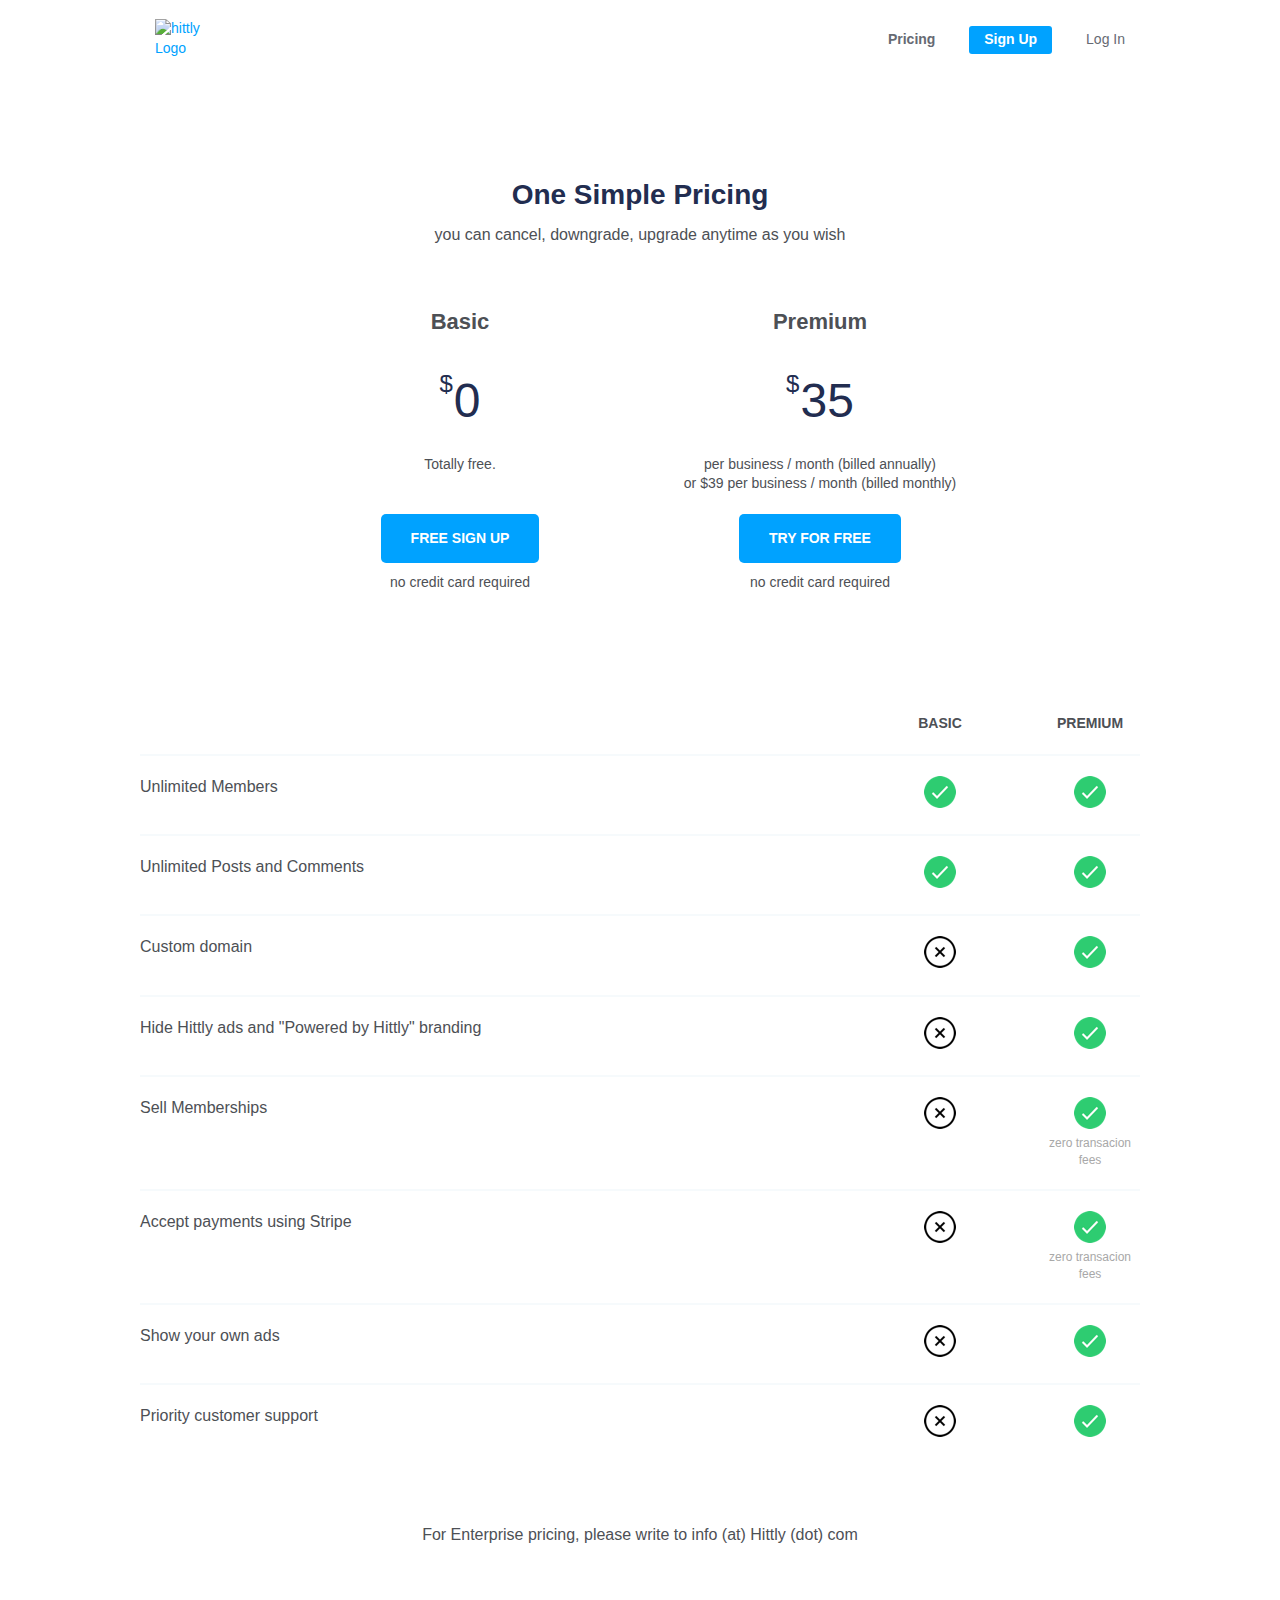
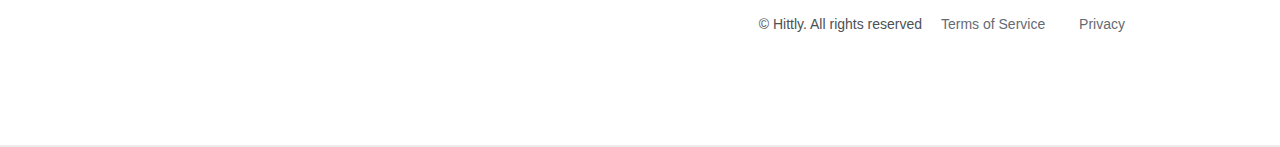
==== Pages/Pricing.html @ 47ffdd91 "Add files via upload" ====
<!DOCTYPE html>

<html lang="en"><head><meta http-equiv="Content-Type" content="text/html; charset=UTF-8">
<title>Free Online community / Free forum software - Hittly.com</title>
<meta content="width=device-width, initial-scale=1, minimum-scale=1, maximum-scale=1" name="viewport">
<meta content="Free Forum Software, Free Online Community Software, Sell your Course platform" name="description">

<link rel="stylesheet" media="screen" href="./assets/style.css">
<script src="./assets/landing.js"></script>
</head>
<body class="page-loaded">
<div class="wrapper">
<div class="navbar">
<div class="header">
<div class="toggle">
<div class="icon-bar"></div>
<div class="icon-bar"></div>
<div class="icon-bar"></div>
</div>
<a class="logo" href="../index.html"><img width="62" height="41" src="./assets/Logo.png" alt="hittly Logo"></a>
</div>
<ul class="links">
<li><a class="" href="#"><b>Pricing</b></a></li>
<li class="hidden-phone"><a class="primary" data-section="navbar" href="http://meta.hittly.com/-Register">Sign Up</a></li>
<li class="hidden-phone"><a href="http://meta.hittly.com/-login">Log In</a></li>
<li class="account-options hidden-tablet-up">
<div class="row">
<div class="col1of2"><a class="primary" data-section="navbar" href="http://meta.hittly.com/-Register">Sign Up</a></div>
<div class="col1of2"><a href="http://meta.hittly.com/-login">Log In</a></div>
</div>
</li>
</ul>
</div>

<div class="section">
<div class="sub-section hero centered">
<h1 class="mbs">One Simple Pricing</h1>
<p class="mbl">
you can cancel, downgrade, upgrade anytime as you wish</p>
</div>
<div class="sub-section narrow">
<div class="tiles">
<div class="row adaptive centered mbl">
<div class="col1of2 phl">
<h2 class="mbl">Basic</h2>
<h1 class="huge">
<span class="dollar-amount">0</span>
</h1>
<div class="small mbm">
Totally  free.
<br>
<br>
</div>
<div class="pbm">
<a class="button mbs" data-section="basic_plan" href="https://meta.hittly.com/-Register">free sign up</a>
<p class="small">no credit card required</p>
</div>
</div>
<div class="col1of2 phl">
<h2 class="mbl">Premium</h2>
<h1 class="huge">
<span class="dollar-amount">35</span>
</h1>
<div class="small mbm">
per business / month (billed annually)
<br>
or $39 per business / month (billed monthly)
</div>
<div class="pbm">
<a class="button mbs" data-section="basic_plan" href="http://meta.hittly.com/-Register">try for free</a>
<p class="small">no credit card required</p>
</div>
</div>
</div>
</div>
</div>


<div class="sub-section">
<div class="row pvl">
<table class="features">
<thead>
<tr>
<th></th>
<th>
Basic
</th>
<th>
Premium
</th>
</tr>
</thead>
<tbody>
<tr class="">
<td style="width:70%"><div class="title">Unlimited Members</div></td>
<td class="narrow"><img width="32" height="32" alt="Yes" src="./assets/tick.png"></td>
<td class="narrow"><img width="32" height="32" alt="Yes" src="./assets/tick.png"></td>
</tr>
<tr class="">
<td><div class="title">Unlimited Posts and Comments</div></td>
<td class="narrow"><img width="32" height="32" alt="Yes" src="./assets/tick.png"></td>
<td class="narrow"><img width="32" height="32" alt="Yes" src="./assets/tick.png"></td>
</tr>
<tr class="">
<td><div class="title">Custom domain</div></td>
<td class="narrow"><img width="32" height="32" alt="No" src="./assets/cross.png"></td>
<td class="narrow"><img width="32" height="32" alt="Yes" src="./assets/tick.png"></td>
</tr>
<tr class="">
<td><div class="title">Hide Hittly ads and "Powered by Hittly" branding</div></td>
<td class="narrow"><img width="32" height="32" alt="No" src="./assets/cross.png"></td>
<td class="narrow"><img width="32" height="32" alt="Yes" src="./assets/tick.png"></td>
</tr>
<tr class="">
<td><div class="title">Sell Memberships</div></td>
<td class="narrow"><img width="32" height="32" alt="No" src="./assets/cross.png"></td>
<td class="narrow"><img width="32" height="32" alt="Yes" src="./assets/tick.png"><div class="small">zero transacion fees</div></td>
</tr>
<tr class="">
<td><div class="title">Accept payments using Stripe</div></td>
<td class="narrow"><img width="32" height="32" alt="No" src="./assets/cross.png"></td>
<td class="narrow"><img width="32" height="32" alt="Yes" src="./assets/tick.png"><div class="small">zero transacion fees</div></td>
</tr>
<tr class="">
<td><div class="title">Show your own ads</div></td>
<td class="narrow"><img width="32" height="32" alt="No" src="./assets/cross.png"></td>
<td class="narrow"><img width="32" height="32" alt="Yes" src="./assets/tick.png"></td>
</tr>
<tr class="">
<td><div class="title">Priority customer support</div></td>
<td class="narrow"><img width="32" height="32" alt="No" src="./assets/cross.png"></td>
<td class="narrow"><img width="32" height="32" alt="Yes" src="./assets/tick.png"></td>
</tr>

</tbody>
</table>
</div>
</div>

<div class="sub-section narrow centered">
<div class="row adaptive">
<div class="col1of6">&nbsp;</div>
<div class="col4of6">
<p>
For Enterprise pricing, please write to&nbsp;info (at) Hittly (dot) com
</p>
</div>
</div>
</div>

<div class="navbar">
<ul class="links">
<li>© Hittly. All rights reserved</li>
<li><a class="" href="./Terms.html">Terms of Service</a></li>
<li><a class="" href="./Privacy.html">Privacy</a></li>
</ul></div>

</div>
</div>

<script>
  $(function() {
    new hittly.Landing.Metrics();
  });
</script>

<script>
  $(function() {
    new hittly.Landing.Navbar('.navbar');
  });
</script>

</body></html>
---- Pages/assets/style.css ----
﻿/*! normalize.css v3.0.3 | MIT License | github.com/necolas/normalize.css */html{font-family:sans-serif;-ms-text-size-adjust:100%;-webkit-text-size-adjust:100%}body{margin:0}article,aside,details,figcaption,figure,footer,header,hgroup,main,menu,nav,section,summary{display:block}audio,canvas,progress,video{display:inline-block;vertical-align:baseline}audio:not([controls]){display:none;height:0}[hidden],template{display:none}a{background-color:transparent}a:active,a:hover{outline:0}abbr[title]{border-bottom:1px dotted}b,strong{font-weight:bold}dfn{font-style:italic}h1{font-size:2em;margin:0.67em 0;color:#222d50}mark{background:#ff0;color:#000}small{font-size:80%}sub,sup{font-size:75%;line-height:0;position:relative;vertical-align:baseline}sup{top:-0.5em}sub{bottom:-0.25em}img{border:0}svg:not(:root){overflow:hidden}figure{margin:1em 40px}hr{box-sizing:content-box;height:0}pre{overflow:auto}code,kbd,pre,samp{font-family:monospace, monospace;font-size:1em}button,input,optgroup,select,textarea{color:inherit;font:inherit;margin:0}button{overflow:visible}button,select{text-transform:none}input[type="reset"],input[type="submit"]{-webkit-appearance:button;cursor:pointer}button[disabled],html input[disabled]{cursor:default}button::-moz-focus-inner,input::-moz-focus-inner{border:0;padding:0}input{line-height:normal}input[type="checkbox"],input[type="radio"]{box-sizing:border-box;padding:0}input[type="number"]::-webkit-inner-spin-button,input[type="number"]::-webkit-outer-spin-button{height:auto}input[type="search"]{-webkit-appearance:textfield;box-sizing:content-box}input[type="search"]::-webkit-search-cancel-button,input[type="search"]::-webkit-search-decoration{-webkit-appearance:none}fieldset{border:1px solid #c0c0c0;margin:0 2px;padding:0.35em 0.625em 0.75em}legend{border:0;padding:0}textarea{overflow:auto}optgroup{font-weight:bold}table{border-collapse:collapse;border-spacing:0}td,th{padding:0}.ptn,.pvn,.pan{padding-top:0}.ptx,.pvx,.pax{padding-top:5px}.prx,.phx,.pax{padding-right:5px}.pbx,.pvx,.pax{padding-bottom:5px}.plx,.phx,.pax{padding-left:5px}.mtx,.mvx,.max{margin-top:5px}.mrx,.mhx,.max{margin-right:5px}.mbx,.mvx,.max{margin-bottom:5px}.mlx,.mhx,.max{margin-left:5px}.pts,.pvs,.pas{padding-top:10px}.ptm,.pvm,.pam{padding-top:20px}.ptl,.pvl,.pal{padding-top:30px}.prn,.phn,.pan{padding-right:0}.prs,.phs,.pas{padding-right:10px}.prm,.phm,.pam{padding-right:20px}.prl,.phl,.pal{padding-right:30px}.pbn,.pvn,.pan{padding-bottom:0}.pbs,.pvs,.pas{padding-bottom:10px}.pbm,.pvm,.pam{padding-bottom:20px}.pbl,.pvl,.pal{padding-bottom:30px}.pln,.phn,.pan{padding-left:0}.pls,.phs,.pas{padding-left:10px}.plm,.phm,.pam{padding-left:20px}.pll,.phl,.pal{padding-left:30px}.mtn,.mvn,.man{margin-top:0px}.mts,.mvs,.mas{margin-top:10px}.mtm,.mvm,.mam{margin-top:20px}.mtl,.mvl,.mal{margin-top:30px}.mrn,.mhn,.man{margin-right:0px}.mrs,.mhs,.mas{margin-right:10px}.mrm,.mhm,.mam{margin-right:20px}.mrl,.mhl,.mal{margin-right:30px}.mbn,.mvn,.man{margin-bottom:0px}.mbs,.mvs,.mas{margin-bottom:10px}.mbm,.mvm,.mam{margin-bottom:20px}.mbl,.mvl,.mal{margin-bottom:30px}.mln,.mhn,.man{margin-left:0px}.mls,.mhs,.mas{margin-left:10px}.mlm,.mhm,.mam{margin-left:20px}.mll,.mhl,.mal{margin-left:30px}.padding-30{padding-left:30%}.vat{vertical-align:top}.table{display:table}.table-row{display:table-row}.table-cell{display:table-cell}.clearfix,.row{*zoom:1}.clearfix:after,.row:after{content:".";display:block;height:0;line-height:0;clear:both;visibility:hidden}.last-col{display:table-cell;float:none;width:auto;_margin-right:-3px;_left:-3px;_position:relative;*display:block;*zoom:1}.last-col:after{content:" . . . . . . . . . . . . . . . . . . . . . . . . . . . . . . . . . . . . . . . . . . . . . . . . . . . . . . . . . . . . . . . . . . . . . . . . . . . . . . . . . . . . . . . . . . . . . . . . . . . . . . . . . . . . . . . . . . . . . . . . . . . . . . . . . . . . . . . . . .";clear:both;display:block;height:0 !important;line-height:0;visibility:hidden}.col1of2,.col1of3,.col2of3,.col1of4,.col2of4,.col3of4,.col1of5,.col2of5,.col3of5,.col4of5,.col1of6,.col2of6,.col3of6,.col4of6,.col5of6{float:left;box-sizing:border-box}.col1of2,.col2of4,.col3of6{width:50%}.col1of3,.col2of6{width:33.33333333333333%}*:first-child+html .col1of3{width:33.3%}.col2of3,.col4of6{width:66.66666666666666%}.col1of4{width:25%}.col3of4{width:75%}.col1of5{width:20%}.col2of5{width:40%}.col3of5{width:60%}.col4of5{width:80%}.col1of6{width:16.66666666666666%}.col5of6{width:83.33333333333333%}.centered{margin-left:auto;margin-right:auto}@media only screen and (max-width: 800px){.row.adaptive>[class^="col"]{width:100%;float:none;padding:0}}.inline-block{display:-moz-inline-stack;display:inline-block;zoom:1;_overflow:hidden;*display:inline}.centered,.text-center{text-align:center}.pull-right,.text-right{text-align:right}.pull-left,.text-left{text-align:left}.text-crop{overflow:hidden;text-overflow:ellipsis}.centered-block{margin-left:auto;margin-right:auto;display:block}.left{float:left}.right{float:right}.no-float{float:none}.hidden{display:none}.relative{position:relative}html,body{font-size:16px;font-family:Proxima Nova, sans-serif;line-height:1.4;color:#4D5055}html,html a{-webkit-font-smoothing:antialiased;text-rendering:optimizeLegibility;color:#00a2ff}a{text-decoration:none}a:hover{text-decoration:underline}h1,h2,h3,h4,h5,h6{font-weight:normal;margin:0;padding:0}h1{font-size:28px;font-weight:bold}h1.huge{font-size:48px;font-weight:normal;margin-bottom:20px}h2{font-size:22px}h3{font-size:18px}h4{font-size:16px}.accented{color:#6aa4d1}.small{font-size:14px}.muted{color:rgba(102,106,115,0.34)}p{margin-top:0;margin-bottom:1.5em}p.underlined{text-decoration:underline;margin-bottom:5px}strong{font-weight:bold}.tip-icon{color:#ccc;font-size:20px;cursor:pointer}.tip-icon:hover{color:#aaa}.error-icon{color:#df5656;font-size:20px}.remove-icon{display:inline-block;padding:13px 7px 12px 7px;font-size:1.5rem;line-height:0;background-color:#f1f1f1;border-radius:50%;text-align:center;color:#fff;cursor:pointer;vertical-align:middle}.remove-icon.large{padding:0;width:40px;height:40px;font-size:1.9rem;line-height:42px}.tip-icon,.error-icon,[class^="icon-"],[class*=" icon-"]{font-family:'icomoon' !important;speak:none;font-style:normal;font-weight:normal;font-variant:normal;text-transform:none;line-height:1;-webkit-font-smoothing:antialiased;-moz-osx-font-smoothing:grayscale}.icon-face-girl:before{content:"\e61a"}.icon-trending-up:before{content:"\e61b"}.icon-call-split:before{content:"\e61c"}.icon-lightning-bolt:before{content:"\e61d"}.icon-cash:before{content:"\e61e"}.icon-people-fill:before{content:"\e61f"}.icon-person-fill:before{content:"\e620"}.icon-manage:before{content:"\e610"}.icon-dash:before{content:"\e612"}.icon-calendar:before{content:"\e613"}.icon-plus:before{content:"\e614"}.icon-full-star:before{content:"\e615"}.icon-hollow-star:before{content:"\e611"}.icon-star:before{content:"\e606"}.icon-star-outline:before{content:"\e604"}.icon-done:before{content:"\e605"}.icon-add:before{content:"\e602"}.icon-outlook:before{content:"\e600"}.icon-google-plus:before{content:"\e493"}.icon-arrow-right:before{content:"\ea3c"}.icon-arrow-left:before{content:"\ea40"}.icon-close:before{content:"\e601"}.icon-angle-left:before{content:"\f104"}.icon-angle-right:before{content:"\f106"}.icon-angle-down:before{content:"\f107"}.icon-angle-up:before{content:"\f105"}.icon-group:before{content:"\e607"}.icon-user:before{content:"\e608"}.icon-settings:before{content:"\e609"}.icon-incognito:before{content:"\e60a"}.icon-move:before{content:"\e60b"}.icon-clone:before{content:"\e603"}.icon-embed:before{content:"\e60c"}.icon-link:before{content:"\e60d"}.icon-edit:before{content:"\e60e"}.icon-trash:before{content:"\e60f"}.icon-alert-guy:before{content:"\e616"}.icon-logo:before{content:"\e617"}.icon-exclamation-circle:before,.error-icon:before{content:"\e618"}.icon-check-circle:before{content:"\e619"}.icon-google:before{content:"\e621"}.icon-star-empty:before{content:"\e622"}.icon-star-one-third:before{content:"\e623"}.icon-star-two-thirds:before{content:"\e624"}.icon-star-full:before{content:"\e625"}.icon-up-down:before{content:"\e626"}.icon-export:before{content:"\e627"}.icon-mail:before{content:"\e628"}.icon-tag:before{content:"\e629"}.icon-arrow-down:before{content:"\e62a"}.icon-download:before{content:"\e62a"}.icon-outlook-desktop:before{content:"\e62b"}.icon-secret:before{content:"\e900"}.icon-delete:before{content:"\e901"}.icon-lock:before{content:"\e902"}.icon-globe:before{content:"\e903"}.icon-clock:before{content:"\e904"}.icon-description:before{content:"\e905"}.icon-location:before{content:"\e906"}.icon-arrow-left-fill:before{content:"\e907"}.icon-arrow-right-fill:before{content:"\e908"}.icon-logo-zapier:before{content:"\e909"}.icon-location-target:before{content:"\e90a"}.icon-check-fat:before{content:"\e90b"}.icon-team:before{content:"\e90c"}.icon-team-new:before{content:"\e90d"}.icon-team-existing:before{content:"\e90e"}.icon-stethoscope:before{content:"\e90f"}.icon-wizard-pooling:before{content:"\e910"}.icon-wizard-availability:before{content:"\e911"}.icon-wizard-notifications:before{content:"\e913"}.icon-wizard-more-availability:before{content:"\e914"}.icon-wizard-custom-link:before{content:"\e915"}.icon-salesforce:before{content:"\e916"}.icon-clock2:before{content:"\e917"}.icon-refresh:before{content:"\e918"}.icon-question-circle-outline:before,.tip-icon:before{content:"\e919"}.icon-gotolink:before{content:"\e91a"}.icon-question-form:before{content:"\e91b"}.radiobutton{margin-bottom:0;margin-left:40px;line-height:24px;font-size:20px;font-weight:400}@media only screen and (max-width: 480px){.radiobutton{display:block;margin-bottom:10px;text-align:left}}.radiobutton input[type='radio'],.radiobutton .radiobutton-body{margin-right:5px}.radiobutton .radiobutton-body{display:none}.radiobutton:hover{cursor:pointer}@media only screen and (min-width: 0){.radiobutton input[type='radio']{position:absolute;display:none}.radiobutton input[type='radio'] ~ .radiobutton-body{position:relative;display:inline-block;width:22px;height:22px;border:1px solid #6aa4d1;border-radius:50%;vertical-align:top}.radiobutton input[type='radio'] ~ .radiobutton-body::before{position:absolute;top:50%;left:50%;display:none;margin-top:-7px;margin-left:-7px;width:14px;height:14px;background-color:#6aa4d1;border-radius:50%;content:""}.radiobutton input[type='radio']:checked ~ .radiobutton-body::before{display:block}}.radiobutton .discount{margin-left:5px;font-size:18px;line-height:22px;color:#eb7676}@media only screen and (max-width: 480px){.helpiq-tip-enabled .main-wrapper,.helpiq-tip-enabled .footer,.helpiq-tip-enabled footer,.helpiq-tip-enabled .navbar,.helpiq-tip-enabled .promo,.helpiq-tip-enabled .pricing{display:none}}.helpiq-tip-enabled .helpiq-tip.tooltip-wrap{position:absolute;z-index:999;min-width:100px;box-sizing:border-box}@media only screen and (max-width: 480px){.helpiq-tip-enabled .helpiq-tip.tooltip-wrap{max-width:inherit !important;position:static !important}}.helpiq-tip-enabled .helpiq-tip.tooltip-wrap .tooltip-loading{position:relative;min-height:100px;background:#232323}@media only screen and (max-width: 480px){.helpiq-tip-enabled .helpiq-tip.tooltip-wrap .tooltip-loading{min-height:200px}}.helpiq-tip-enabled .helpiq-tip.tooltip-wrap .tooltip{max-width:400px;min-height:200px;padding:30px 0 50px;font:inherit;line-height:inherit;background-color:#232323;color:#fff;border:0;border-radius:0;-o-box-shadow:none;box-shadow:none}@media only screen and (max-width: 480px){.helpiq-tip-enabled .helpiq-tip.tooltip-wrap .tooltip{max-width:none}}.helpiq-tip-enabled .helpiq-tip.tooltip-wrap .tooltip .tooltip-close{position:absolute;top:0;right:0;width:48px;height:48px;line-height:48px;font-size:36px;font-size:2.25rem;text-decoration:none;text-align:center;color:#7b7b7b;cursor:pointer}.helpiq-tip-enabled .helpiq-tip.tooltip-wrap .tooltip p,.helpiq-tip-enabled .helpiq-tip.tooltip-wrap .tooltip span{font:inherit !important;line-height:inherit !important;color:inherit !important}.helpiq-tip-enabled .helpiq-tip.tooltip-wrap .tooltip p{margin-top:10px;padding:10px 30px}.helpiq-tip-enabled .helpiq-tip.tooltip-wrap .tooltip p:empty{display:none}.helpiq-tip-enabled .helpiq-tip.tooltip-wrap .tooltip img{max-width:100%;width:auto !important;height:auto !important}.section{padding:65px 20px;border-bottom:2px solid #ececec}.section.last{border-bottom:none}.section .sub-section{max-width:1000px;padding:15px 0;margin:0 auto}.section .sub-section.narrow{max-width:720px}.section .sub-section.hero p,.section .sub-section.hero h4{max-width:470px;margin-left:auto;margin-right:auto}@media only screen and (max-width: 767px){.inner-wrapper{max-width:350px;margin-left:auto;margin-right:auto;display:block}}.navbar{max-width:1000px;min-height:75px;padding:0 0 20px;margin:0 auto;border:none;font-size:14px}.navbar .header .logo{display:inline-block;padding:19px 15px}@media only screen and (min-width: 768px){.navbar .header .logo{float:left}}.navbar .header .logo img{display:inline-block}.navbar .header .toggle{float:right;width:20px;height:20px;margin:25px;cursor:pointer}.navbar .header .toggle .icon-bar{height:2px;margin:4px 0;background-color:#666a73}@media only screen and (min-width: 768px){.navbar .header .toggle{display:none}}@media only screen and (min-width: 768px){.navbar .links{float:right}}@media only screen and (max-width: 767px){.navbar .links{padding:10px;background-color:#666a73;display:none}}.navbar .links.open{display:block}.navbar .links>li{position:relative;display:inline-block}@media only screen and (max-width: 767px){.navbar .links>li{display:block}}@media only screen and (min-width: 768px){.navbar .links>li .dropdown-menu{position:absolute;width:260px;padding:10px 0;margin-top:-22px;left:0;right:auto;-o-box-shadow:0 1px 2px rgba(0,0,0,0.1);box-shadow:0 1px 2px rgba(0,0,0,0.1);background-color:#fff;border:1px solid #a8a8a8}}@media only screen and (max-width: 767px){.navbar .links>li .dropdown-menu{margin-top:0;padding:0 15px}}.navbar .links>li .dropdown-menu a{margin:2px 0}.navbar .links>li a{display:inline-block;color:#666a73;padding:4px 15px;margin:26px 0;background-color:transparent;-webkit-transition:background-color 0.2s;transition:background-color 0.2s}@media only screen and (max-width: 767px){.navbar .links>li a{color:#fff;padding:4px 30px;margin:10px 0}}.navbar .links>li a.active{font-weight:bold}.navbar .links>li a.primary{color:#fff;font-weight:bold;background-color:#00a2ff;border-radius:3px;margin:25px 15px}@media only screen and (max-width: 767px){.navbar .links>li a.primary{border-color:#fff;margin:10px 0}}.navbar .links>li a.primary:hover{text-decoration:none;background-color:rgba(0,162,255,0.8)}.navbar .links>li a:hover{text-decoration:underline}.navbar .links>li.dropdown .dropdown-menu{display:none}.navbar .links>li.dropdown.open .dropdown-menu{display:block}.navbar .links .account-options .row{border-top:1px solid #fff;text-align:center;margin:20px 30px 0;padding:20px 0}.text-block{padding-top:45px;padding-bottom:60px}@media only screen and (max-width: 767px){.text-block{padding:28px 10px}}.text-block h1{margin-top:20px;font-size:26px;font-weight:400;line-height:32px}.text-block h2{margin-top:23px;margin-bottom:8px;font-size:22px;line-height:27px;color:#6aa4d1}.text-block p{max-width:80%;margin-top:20px;margin-bottom:20px}@media only screen and (max-width: 767px){.text-block p{max-width:100%}}.text-block .image-showcase{table-layout:fixed}@media only screen and (max-width: 767px){.text-block .image-showcase{display:block}}.text-block .image-showcase .table-cell{vertical-align:top;width:auto}.text-block .image-showcase .table-cell:first-child{width:400px;padding-right:30px}@media only screen and (max-width: 767px){.text-block .image-showcase .table-cell:first-child{padding-right:0;width:100%}}@media only screen and (max-width: 767px){.text-block .image-showcase .table-cell{display:block;padding-right:0}}.text-block .image-showcase img{max-width:100%}.unordered-list li{position:relative;display:block;margin:0;padding:4px 0 4px 15px;width:auto;line-height:1.1;color:#979797;font-size:20px}.unordered-list li:before{position:absolute;top:0.6em;left:0;width:6px;height:6px;line-height:1.1;background-color:#6aa4d1;border-radius:50%;content:""}.bullets{list-style-type:circle;margin-bottom:10px}.quote{padding:20px;font-size:20px;line-height:24px;font-style:italic;border:1px solid #68c19a;text-align:center;color:#68c19a}.features-list{text-align:center}.features-list li{display:inline-block;margin-right:1%;margin-left:1%;margin-top:20px;padding:12px 0;width:26%;font-size:20px;border:1px solid #6aa4d1;vertical-align:top;color:#000}@media only screen and (max-width: 767px){.features-list li{border:0}}@media only screen and (max-width: 767px){.features-list{margin-top:20px;width:150px;text-align:left;margin-left:auto;margin-right:auto;display:block}.features-list li{position:relative;display:block;margin:0;padding:4px 0 4px 15px;width:auto;line-height:1.1;color:#979797;font-size:20px}.features-list li:before{position:absolute;top:0.6em;left:0;width:6px;height:6px;line-height:1.1;background-color:#6aa4d1;border-radius:50%;content:""}}button,.button{display:inline-block;padding:15px 30px;border-radius:5px;border:0;color:#fff;font-size:14px;font-weight:bold;background-color:#00a2ff;cursor:pointer;text-transform:uppercase;-webkit-transition:background-color 0.2s;transition:background-color 0.2s}button.fat,.button.fat{padding:22px 24px}button:hover,.button:hover{color:#fff;text-decoration:none;background-color:rgba(0,162,255,0.8)}.main-headline{background-color:#16a085;color:#fff;padding-top:5em;padding-bottom:5em}.main-headline h1{font-size:3.5em}.contact-block{background-color:#f6f6f6;border-radius:3px;padding:2.5em;box-sizing:border-box}.contact-block h2{font-size:2.5em}.blocks-list{text-align:justify;vertical-align:top;box-sizing:border-box}.blocks-list::after{content:"";width:100%;display:inline-block}.blocks-list .blocks-list-item{display:inline-block;vertical-align:top;height:100%}.blocks-list.double .blocks-list-item{width:50%}@media only screen and (max-width: 991px){.blocks-list{text-align:default;height:auto !important}.blocks-list .blocks-list-item,.blocks-list.double .blocks-list-item{display:block;width:auto;margin-bottom:1em;height:auto}.blocks-list .blocks-list-item:last-child,.blocks-list.double .blocks-list-item:last-child{margin-bottom:0}}address,.address{font:inherit;line-height:1.428571429em;margin-bottom:0}address .address-line,.address .address-line{display:block}.tiles h2{font-weight:bold}.tiles .col1of4:empty{height:1px}.tiles>.row>[class^="col"]{padding:0 20px 30px}.tiles>.row>[class^="col"] img{margin-bottom:10px}@media only screen and (min-width: 801px){.tiles>.row:last-child>[class^="col"]{padding:0 20px}}@media only screen and (max-width: 800px){.tiles>.row .col1of4:empty{height:0}.tiles>.row>[class^="col"]{padding:0 0 30px}.tiles>.row:last-child>[class^="col"]:last-child{padding:0}}table.features thead th{font-size:14px;font-weight:bold;text-transform:uppercase}table.features tr{border-bottom:2px solid #f6fafc}table.features tr.feature{cursor:pointer}table.features tbody tr:last-child{border:none}table.features td{vertical-align:top}table.features td.narrow{width:20%;text-align:center}table.features td .title{font-size:16px;margin-bottom:10px}table.features td .icon-star-full{color:#dadada;font-size:22px}table.features td .icon-star-full.active{color:#ffd467}table.features td .small{font-size:12px;color:#a8a8a8}table.features td .collapsable{position:relative;padding-left:50px}table.features td .collapsable:before{position:absolute;left:15px;top:-4px;font-size:18px;font-family:"icomoon";content:""}table.features td .collapsable .description{font-weight:lighter;font-size:14px;line-height:1.43em;display:none}table.features td .collapsable.expanded .description{display:block}table.features td .collapsable.expanded:before{content:""}table.features td,table.features th{padding:20px 0}@media only screen and (max-width: 800px){table.features tr.feature{cursor:inherit}table.features th{font-size:12px}table.features td.narrow .small{font-size:12px}table.features td .collapsable{padding-left:0}table.features td .collapsable:before,table.features td .collapsable.expanded:before{content:""}table.features td .collapsable .title{font-size:14px}table.features td .collapsable .description{display:block;font-size:12px;line-height:1.5em}}.dollar-amount{position:relative;padding-left:0.3em}.dollar-amount:before{content:"$";position:absolute;top:-0.3em;left:0;font-size:0.5em}.flash-region{max-width:350px;margin:0 auto}.flash-region .error{color:#e41600}.pre-footer{background-color:#4d5055;color:#fff;padding:45px 20px}.pre-footer .row{max-width:1000px;margin:0 auto}.pre-footer .row h2{font-size:20px;padding:16px 0}@media only screen and (max-width: 767px){.pre-footer{text-align:center}.pre-footer [class^="col"]{text-align:center}}img.circle{border-radius:50%/50%}input[type="text"],input[type="email"],input[type="number"],textarea{width:340px;max-width:100%;box-sizing:border-box;border:1px solid #00a3fa;background:#fff;padding:21px 24px;font-size:14px;outline:none;-webkit-appearance:none;-moz-appearance:none;appearance:none;border-radius:3px;color:#4d5055}input[type="text"]:-moz-placeholder,input[type="email"]:-moz-placeholder,input[type="number"]:-moz-placeholder,textarea:-moz-placeholder{color:#a8a8a8}input[type="text"]::-moz-placeholder,input[type="email"]::-moz-placeholder,input[type="number"]::-moz-placeholder,textarea::-moz-placeholder{color:#a8a8a8}input[type="text"]::-webkit-input-placeholder,input[type="email"]::-webkit-input-placeholder,input[type="number"]::-webkit-input-placeholder,textarea::-webkit-input-placeholder{color:#a8a8a8}input[type="text"]:-ms-input-placeholder,input[type="email"]:-ms-input-placeholder,input[type="number"]:-ms-input-placeholder,textarea:-ms-input-placeholder{color:#a8a8a8}.team-photo{border-radius:50%;overflow:hidden}html,body{height:100%}body{margin:0}.wrapper{min-height:100%;margin:0 auto -369px}.footer,.footer-push{height:369px}ul,ol{margin:0;padding:0;list-style:none}ul.bulleted,ul.numbered,ol.bulleted,ol.numbered{text-align:left;padding-left:30px;font-size:16px}ul.bulleted{list-style:disc}ol.numbered{list-style:decimal}.row{margin:0}img{max-width:100%;height:auto}hr{height:0;border:0;border-top:2px solid #ececec;margin:10px 0 30px}video{width:100%;max-width:512px;border:1px solid rgba(102,106,115,0.1)}footer{background-color:#666a73;color:#FFF;font-size:14px}footer a,footer a:hover{color:#FFF}.wufoo-form .text{padding-right:100px}.wufoo-form .form iframe{min-height:700px}@media only screen and (min-width: 768px){.row.testimonials .col5of6{padding-left:50px}}@media only screen and (max-width: 991px){.hidden-tablet{display:none !important}}@media only screen and (min-width: 768px){.hidden-desktop{display:none !important}}@media only screen and (min-width: 1200px){.hidden-big-desktop{display:none !important}}@media (-webkit-min-device-pixel-ratio: 2), (min-resolution: 192dpi){.hidden-retina{display:none !important}}@media only screen and (max-width: 767px){.hidden-phone{display:none !important}}@media only screen and (max-width: 480px){.hidden-small-phone{display:none !important}}@media only screen and (min-width: 768px){.hidden-tablet-up{display:none !important}}
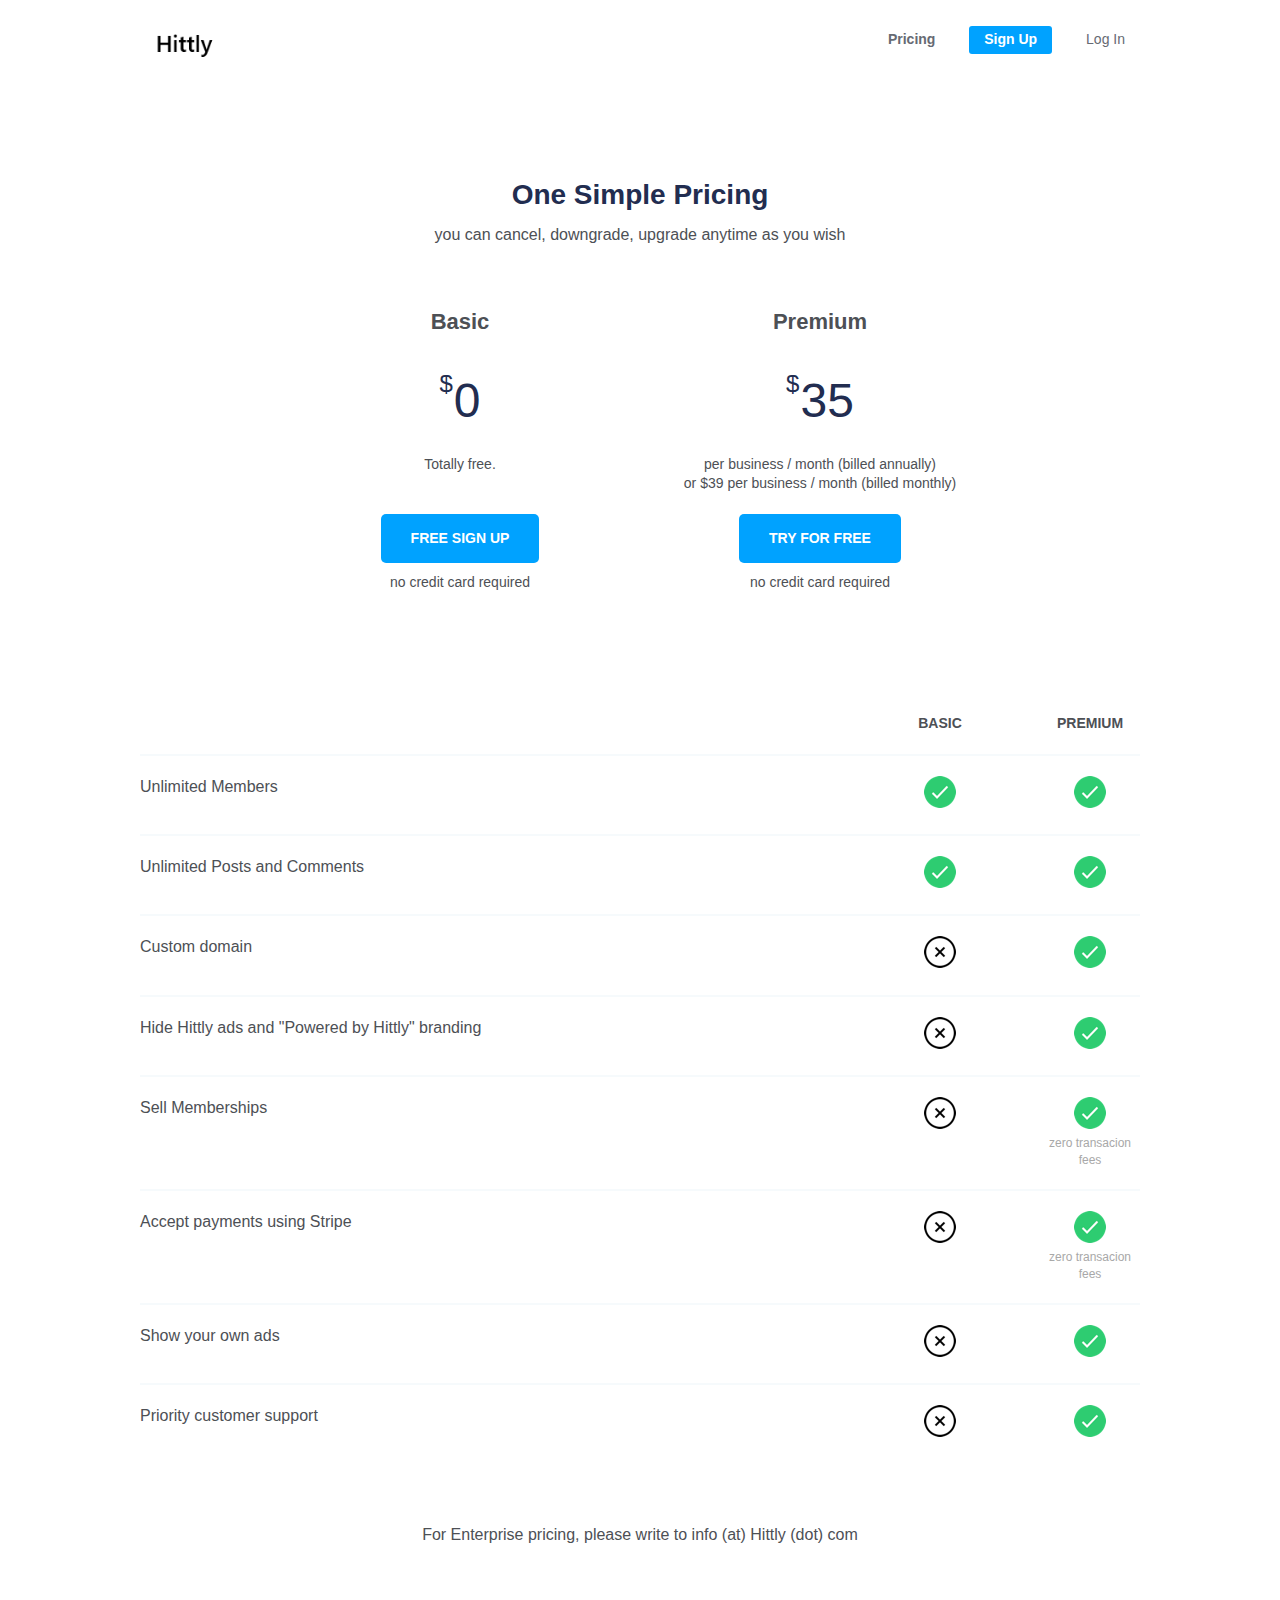
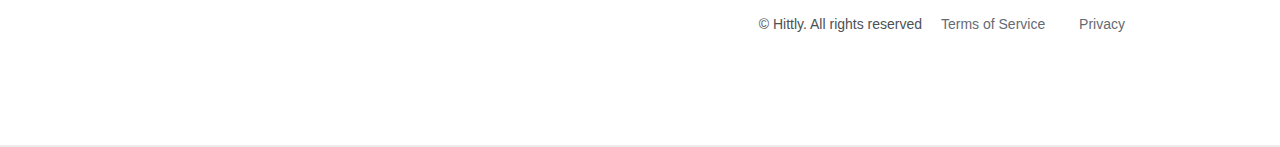
==== commit 9e3a9cd6: "Add files via upload" ====
--- a/Pages/Pricing.html
+++ b/Pages/Pricing.html
@@ -17,16 +17,16 @@
 <div class="icon-bar"></div>
 <div class="icon-bar"></div>
 </div>
-<a class="logo" href="../index.html"><img width="62" height="41" src="./assets/Logo.png" alt="hittly Logo"></a>
+<a class="logo" href="/"><img width="62" height="41" src="./assets/Logo.png" alt="hittly Logo"></a>
 </div>
 <ul class="links">
 <li><a class="" href="#"><b>Pricing</b></a></li>
-<li class="hidden-phone"><a class="primary" data-section="navbar" href="http://meta.hittly.com/-Register">Sign Up</a></li>
-<li class="hidden-phone"><a href="http://meta.hittly.com/-login">Log In</a></li>
+<li class="hidden-phone"><a class="primary" data-section="navbar" href="https://meta.hittly.com/-Register">Sign Up</a></li>
+<li class="hidden-phone"><a href="https://meta.hittly.com/-login">Log In</a></li>
 <li class="account-options hidden-tablet-up">
 <div class="row">
-<div class="col1of2"><a class="primary" data-section="navbar" href="http://meta.hittly.com/-Register">Sign Up</a></div>
-<div class="col1of2"><a href="http://meta.hittly.com/-login">Log In</a></div>
+<div class="col1of2"><a class="primary" data-section="navbar" href="https://meta.hittly.com/-Register">Sign Up</a></div>
+<div class="col1of2"><a href="https://meta.hittly.com/-login">Log In</a></div>
 </div>
 </li>
 </ul>
@@ -67,7 +67,7 @@
 or $39 per business / month (billed monthly)
 </div>
 <div class="pbm">
-<a class="button mbs" data-section="basic_plan" href="http://meta.hittly.com/-Register">try for free</a>
+<a class="button mbs" data-section="basic_plan" href="https://meta.hittly.com/-Register">try for free</a>
 <p class="small">no credit card required</p>
 </div>
 </div>
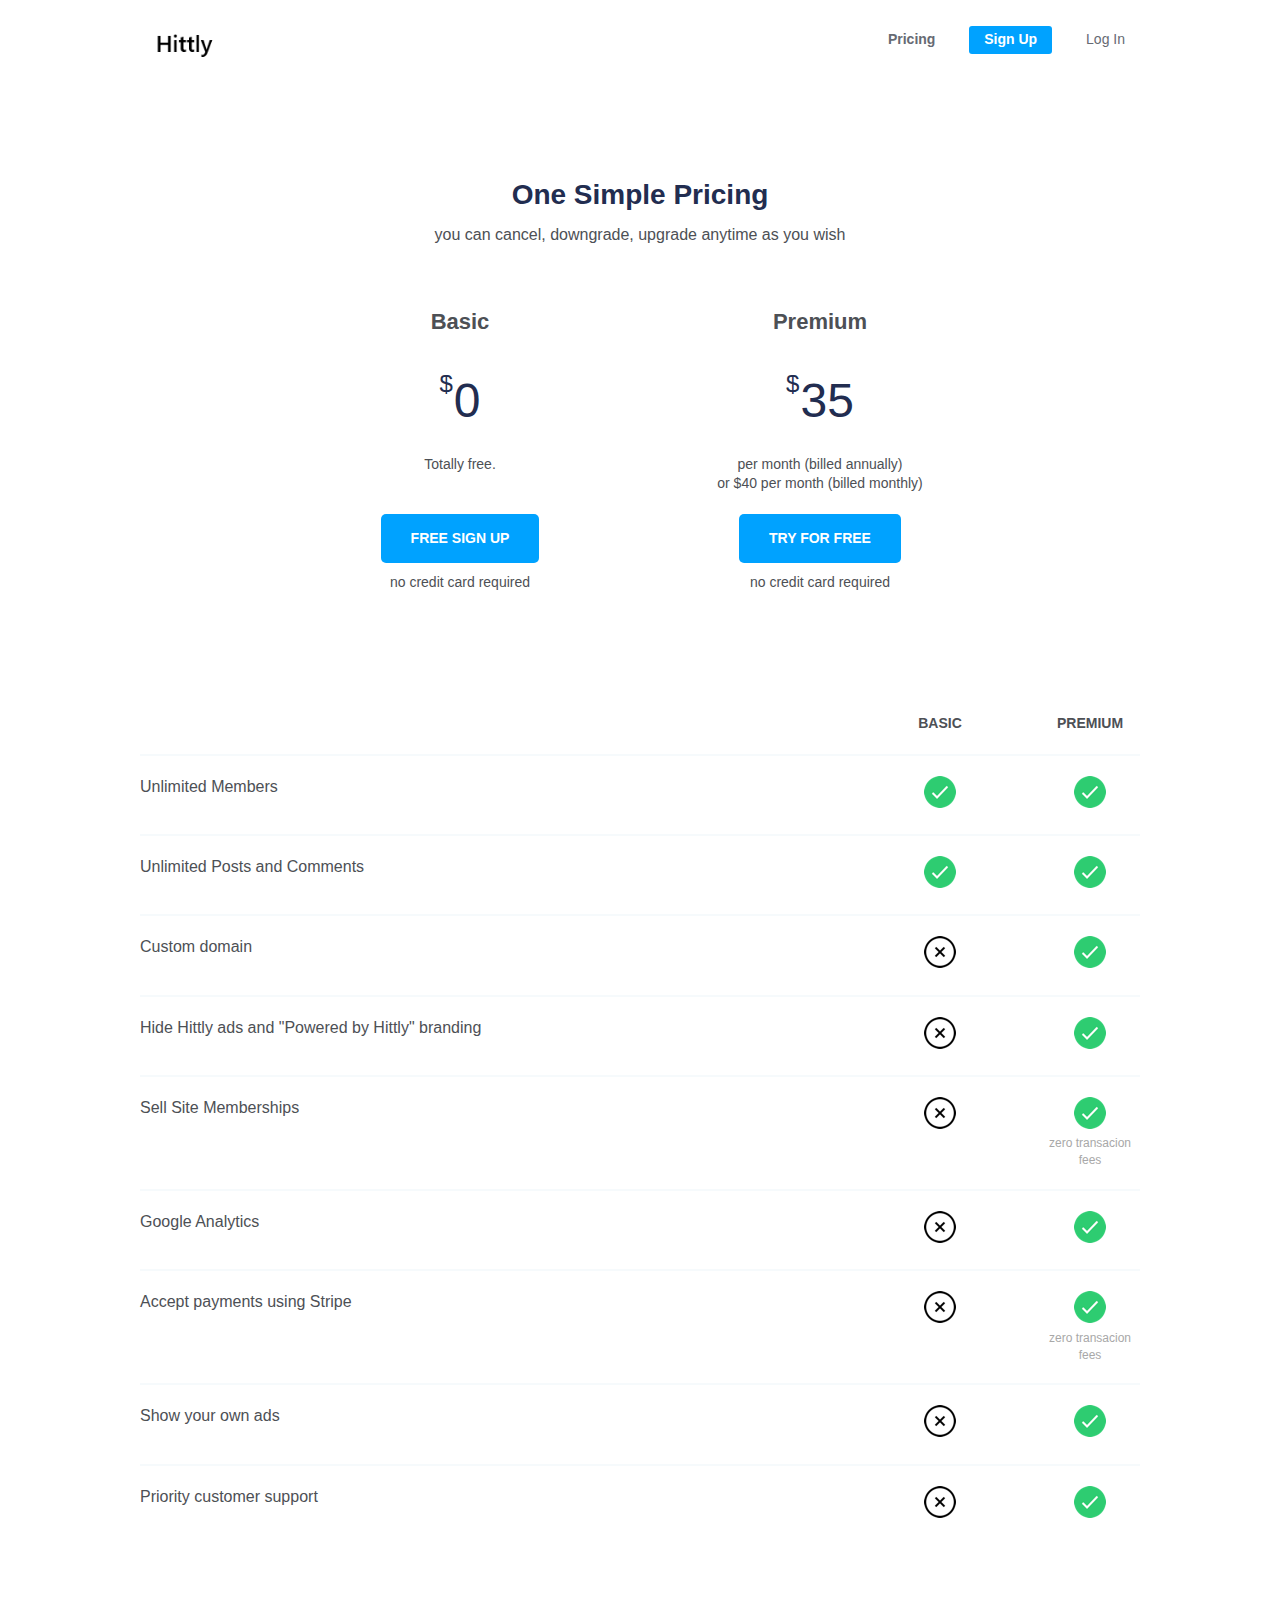
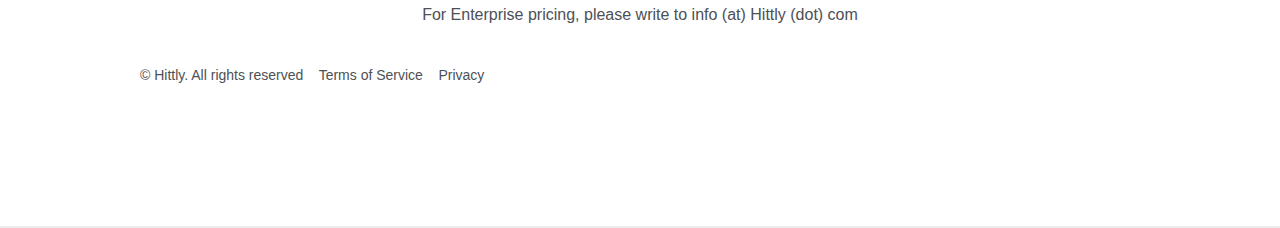
==== commit cd088645: "Add files via upload" ====
--- a/Pages/Pricing.html
+++ b/Pages/Pricing.html
@@ -4,9 +4,16 @@
 <title>Free Online community / Free forum software - Hittly.com</title>
 <meta content="width=device-width, initial-scale=1, minimum-scale=1, maximum-scale=1" name="viewport">
 <meta content="Free Forum Software, Free Online Community Software, Sell your Course platform" name="description">
-
+<meta name="theme-color" content="#663399"/>
 <link rel="stylesheet" media="screen" href="./assets/style.css">
 <script src="./assets/landing.js"></script>
+<script async src="https://www.googletagmanager.com/gtag/js?id=UA-134946023-1"></script>
+<script>
+  window.dataLayer = window.dataLayer || [];
+  function gtag(){dataLayer.push(arguments);}
+  gtag('js', new Date());
+  gtag('config', 'UA-134946023-1');
+</script>
 </head>
 <body class="page-loaded">
 <div class="wrapper">
@@ -21,12 +28,12 @@
 </div>
 <ul class="links">
 <li><a class="" href="#"><b>Pricing</b></a></li>
-<li class="hidden-phone"><a class="primary" data-section="navbar" href="https://meta.hittly.com/-Register">Sign Up</a></li>
-<li class="hidden-phone"><a href="https://meta.hittly.com/-login">Log In</a></li>
+<li class="hidden-phone"><a class="primary" data-section="navbar" href="https://app.hittly.com/admin/newsite">Sign Up</a></li>
+<li class="hidden-phone"><a href="https://app.hittly.com/admin/login">Log In</a></li>
 <li class="account-options hidden-tablet-up">
 <div class="row">
-<div class="col1of2"><a class="primary" data-section="navbar" href="https://meta.hittly.com/-Register">Sign Up</a></div>
-<div class="col1of2"><a href="https://meta.hittly.com/-login">Log In</a></div>
+<div class="col1of2"><a class="primary" data-section="navbar" href="https://app.hittly.com/admin/newsite">Sign Up</a></div>
+<div class="col1of2"><a href="https://app.hittly.com/admin/login">Log In</a></div>
 </div>
 </li>
 </ul>
@@ -52,7 +59,7 @@
 <br>
 </div>
 <div class="pbm">
-<a class="button mbs" data-section="basic_plan" href="https://meta.hittly.com/-Register">free sign up</a>
+<a class="button mbs" data-section="basic_plan" href="https://app.hittly.com/admin/newsite">free sign up</a>
 <p class="small">no credit card required</p>
 </div>
 </div>
@@ -62,12 +69,12 @@
 <span class="dollar-amount">35</span>
 </h1>
 <div class="small mbm">
-per business / month (billed annually)
+per month (billed annually)
 <br>
-or $39 per business / month (billed monthly)
+or $40 per month (billed monthly)
 </div>
 <div class="pbm">
-<a class="button mbs" data-section="basic_plan" href="https://meta.hittly.com/-Register">try for free</a>
+<a class="button mbs" data-section="basic_plan" href="https://app.hittly.com/admin/newsite">try for free</a>
 <p class="small">no credit card required</p>
 </div>
 </div>
@@ -112,9 +119,14 @@
 <td class="narrow"><img width="32" height="32" alt="Yes" src="./assets/tick.png"></td>
 </tr>
 <tr class="">
-<td><div class="title">Sell Memberships</div></td>
+<td><div class="title">Sell Site Memberships</div></td>
 <td class="narrow"><img width="32" height="32" alt="No" src="./assets/cross.png"></td>
 <td class="narrow"><img width="32" height="32" alt="Yes" src="./assets/tick.png"><div class="small">zero transacion fees</div></td>
+</tr>
+<tr class="">
+<td><div class="title">Google Analytics</div></td>
+<td class="narrow"><img width="32" height="32" alt="No" src="./assets/cross.png"></td>
+<td class="narrow"><img width="32" height="32" alt="Yes" src="./assets/tick.png"></td>
 </tr>
 <tr class="">
 <td><div class="title">Accept payments using Stripe</div></td>
@@ -149,11 +161,8 @@
 </div>
 
 <div class="navbar">
-<ul class="links">
-<li>© Hittly. All rights reserved</li>
-<li><a class="" href="./Terms.html">Terms of Service</a></li>
-<li><a class="" href="./Privacy.html">Privacy</a></li>
-</ul></div>
+© Hittly. All rights reserved &nbsp;&nbsp; <a style="color:#4D5055" href="./Pages/Terms.html">Terms of Service</a> &nbsp;&nbsp; <a style="color:#4D5055" href="./Pages/Privacy.html">Privacy</a>
+</div>
 
 </div>
 </div>
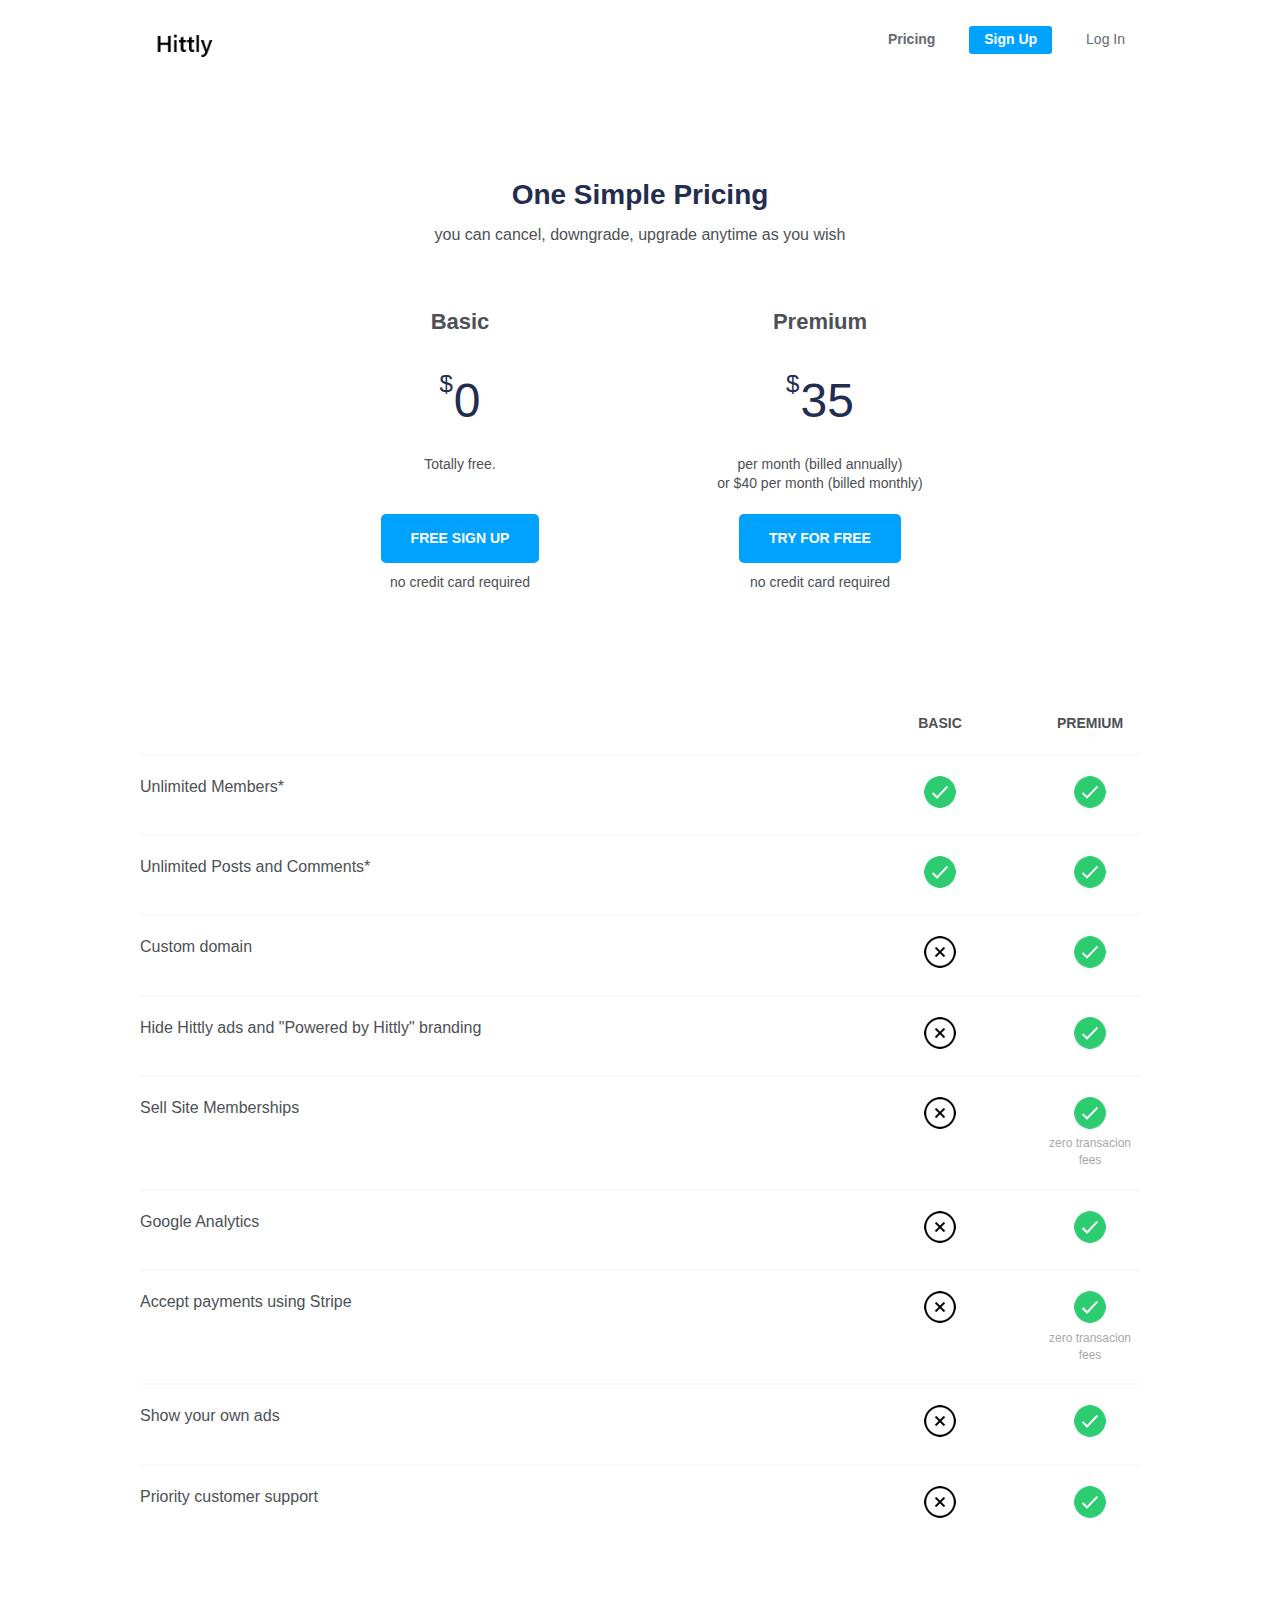
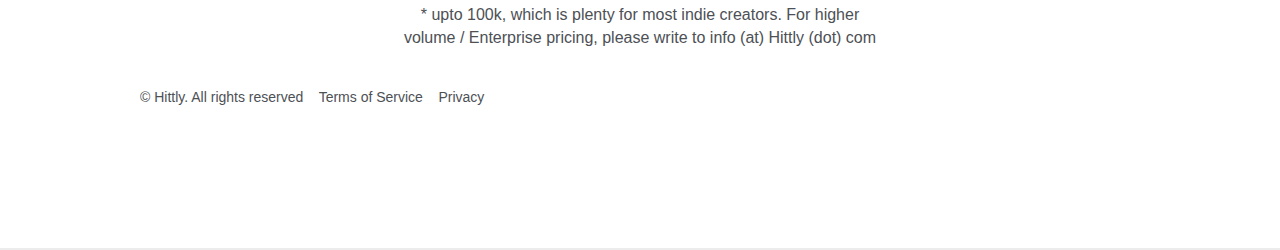
==== commit 2facf12d: "Add files via upload" ====
--- a/Pages/Pricing.html
+++ b/Pages/Pricing.html
@@ -99,12 +99,12 @@
 </thead>
 <tbody>
 <tr class="">
-<td style="width:70%"><div class="title">Unlimited Members</div></td>
+<td style="width:70%"><div class="title">Unlimited Members*</div></td>
 <td class="narrow"><img width="32" height="32" alt="Yes" src="./assets/tick.png"></td>
 <td class="narrow"><img width="32" height="32" alt="Yes" src="./assets/tick.png"></td>
 </tr>
 <tr class="">
-<td><div class="title">Unlimited Posts and Comments</div></td>
+<td><div class="title">Unlimited Posts and Comments*</div></td>
 <td class="narrow"><img width="32" height="32" alt="Yes" src="./assets/tick.png"></td>
 <td class="narrow"><img width="32" height="32" alt="Yes" src="./assets/tick.png"></td>
 </tr>
@@ -154,7 +154,7 @@
 <div class="col1of6">&nbsp;</div>
 <div class="col4of6">
 <p>
-For Enterprise pricing, please write to&nbsp;info (at) Hittly (dot) com
+* upto 100k, which is plenty for most indie creators. For higher volume / Enterprise pricing, please write to&nbsp;info (at) Hittly (dot) com
 </p>
 </div>
 </div>
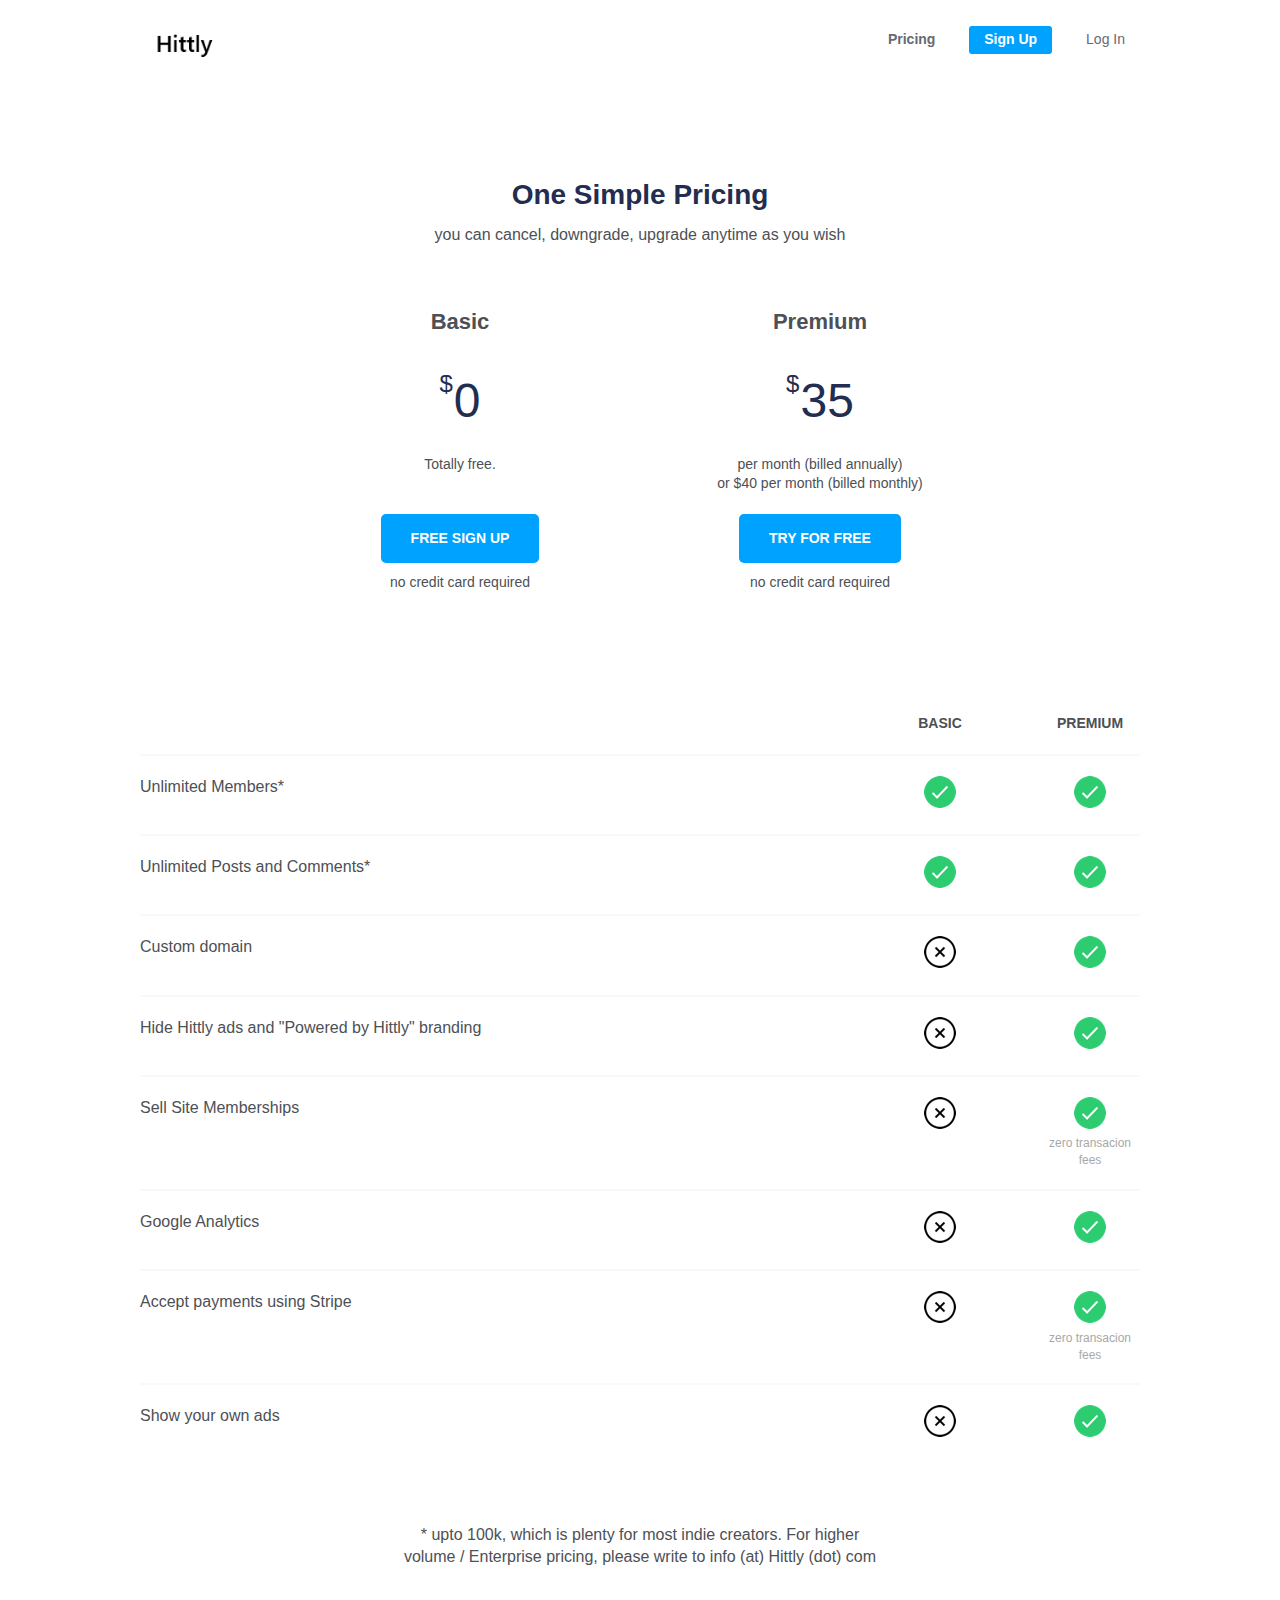
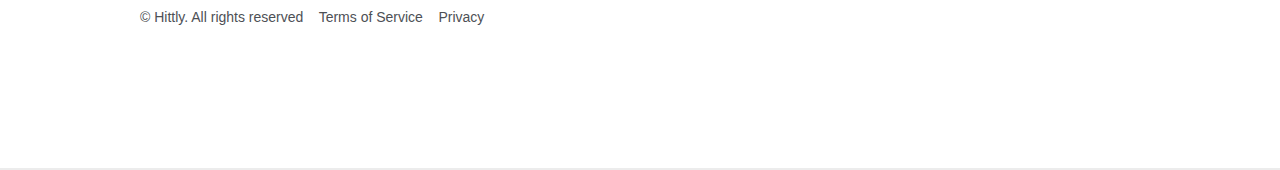
==== commit 4bff9f03: "Add files via upload" ====
--- a/Pages/Pricing.html
+++ b/Pages/Pricing.html
@@ -138,11 +138,6 @@
 <td class="narrow"><img width="32" height="32" alt="No" src="./assets/cross.png"></td>
 <td class="narrow"><img width="32" height="32" alt="Yes" src="./assets/tick.png"></td>
 </tr>
-<tr class="">
-<td><div class="title">Priority customer support</div></td>
-<td class="narrow"><img width="32" height="32" alt="No" src="./assets/cross.png"></td>
-<td class="narrow"><img width="32" height="32" alt="Yes" src="./assets/tick.png"></td>
-</tr>
 
 </tbody>
 </table>
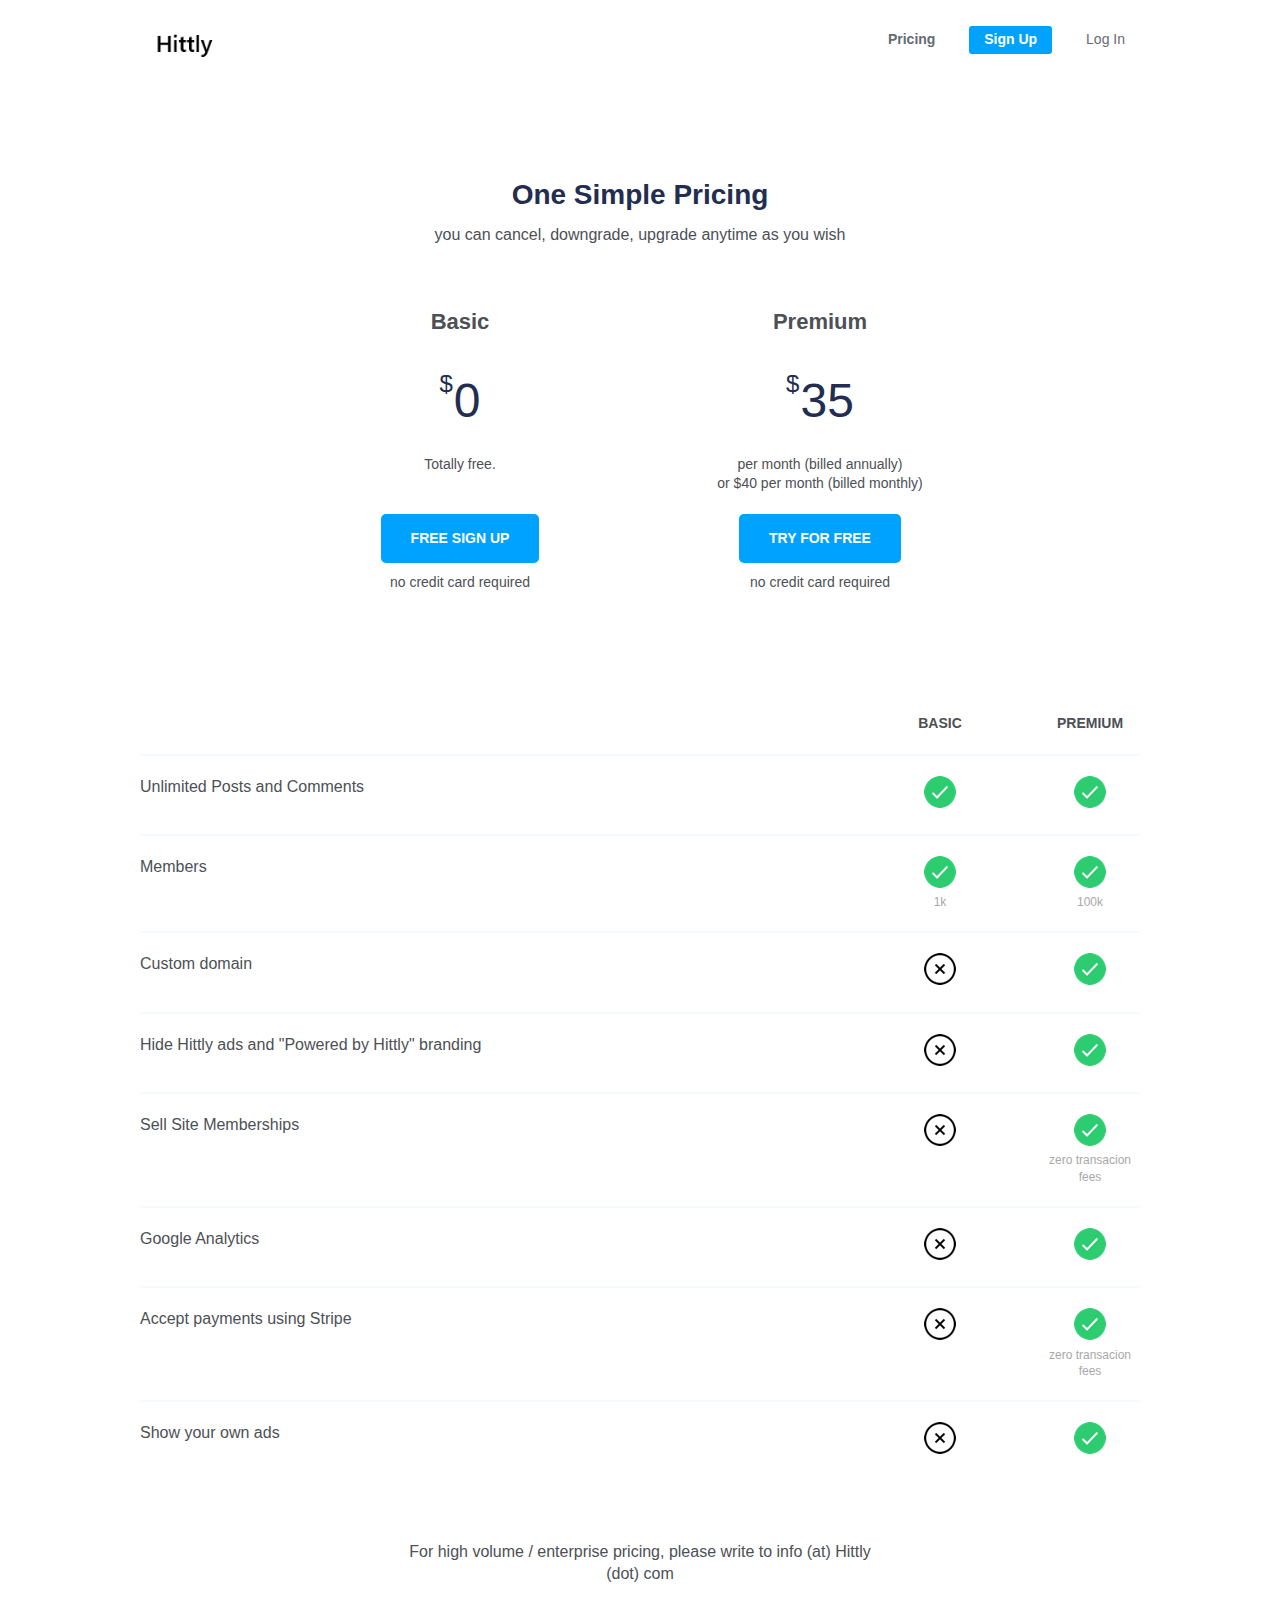
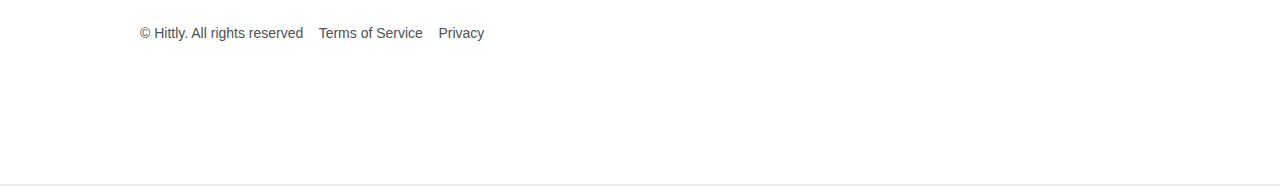
==== commit eed849a5: "Add files via upload" ====
--- a/Pages/Pricing.html
+++ b/Pages/Pricing.html
@@ -99,14 +99,14 @@
 </thead>
 <tbody>
 <tr class="">
-<td style="width:70%"><div class="title">Unlimited Members*</div></td>
+<td><div class="title">Unlimited Posts and Comments</div></td>
 <td class="narrow"><img width="32" height="32" alt="Yes" src="./assets/tick.png"></td>
 <td class="narrow"><img width="32" height="32" alt="Yes" src="./assets/tick.png"></td>
 </tr>
 <tr class="">
-<td><div class="title">Unlimited Posts and Comments*</div></td>
-<td class="narrow"><img width="32" height="32" alt="Yes" src="./assets/tick.png"></td>
-<td class="narrow"><img width="32" height="32" alt="Yes" src="./assets/tick.png"></td>
+<td style="width:70%"><div class="title">Members</div></td>
+<td class="narrow"><img width="32" height="32" alt="Yes" src="./assets/tick.png"><div class="small">1k</div></td>
+<td class="narrow"><img width="32" height="32" alt="Yes" src="./assets/tick.png"><div class="small">100k</div></td>
 </tr>
 <tr class="">
 <td><div class="title">Custom domain</div></td>
@@ -149,7 +149,7 @@
 <div class="col1of6">&nbsp;</div>
 <div class="col4of6">
 <p>
-* upto 100k, which is plenty for most indie creators. For higher volume / Enterprise pricing, please write to&nbsp;info (at) Hittly (dot) com
+For high volume / enterprise pricing, please write to&nbsp;info (at) Hittly (dot) com
 </p>
 </div>
 </div>
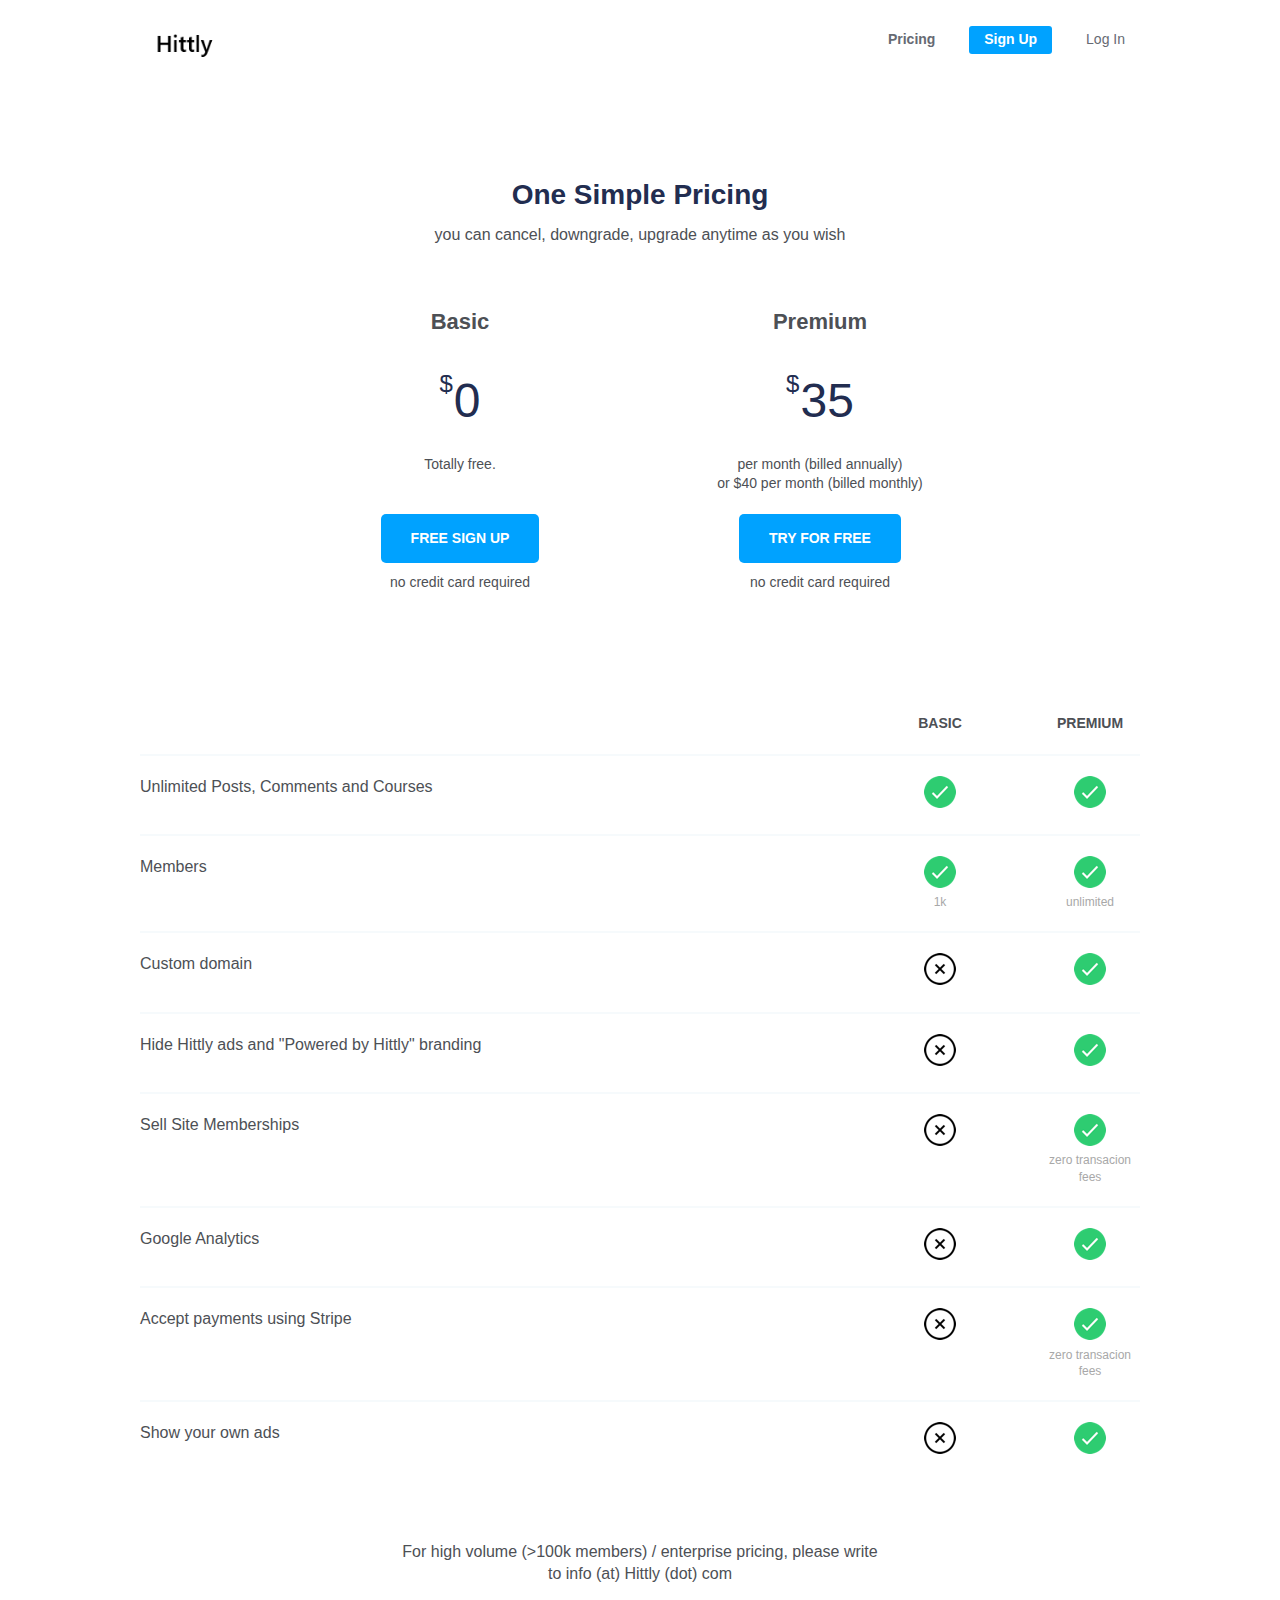
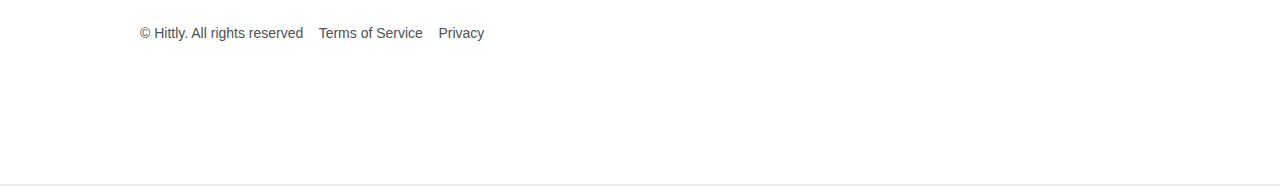
==== commit 74aeb198: "Add files via upload" ====
--- a/Pages/Pricing.html
+++ b/Pages/Pricing.html
@@ -99,14 +99,14 @@
 </thead>
 <tbody>
 <tr class="">
-<td><div class="title">Unlimited Posts and Comments</div></td>
+<td><div class="title">Unlimited Posts, Comments and Courses</div></td>
 <td class="narrow"><img width="32" height="32" alt="Yes" src="./assets/tick.png"></td>
 <td class="narrow"><img width="32" height="32" alt="Yes" src="./assets/tick.png"></td>
 </tr>
 <tr class="">
 <td style="width:70%"><div class="title">Members</div></td>
 <td class="narrow"><img width="32" height="32" alt="Yes" src="./assets/tick.png"><div class="small">1k</div></td>
-<td class="narrow"><img width="32" height="32" alt="Yes" src="./assets/tick.png"><div class="small">100k</div></td>
+<td class="narrow"><img width="32" height="32" alt="Yes" src="./assets/tick.png"><div class="small">unlimited</div></td>
 </tr>
 <tr class="">
 <td><div class="title">Custom domain</div></td>
@@ -149,7 +149,7 @@
 <div class="col1of6">&nbsp;</div>
 <div class="col4of6">
 <p>
-For high volume / enterprise pricing, please write to&nbsp;info (at) Hittly (dot) com
+For high volume (>100k members) / enterprise pricing, please write to&nbsp;info (at) Hittly (dot) com
 </p>
 </div>
 </div>
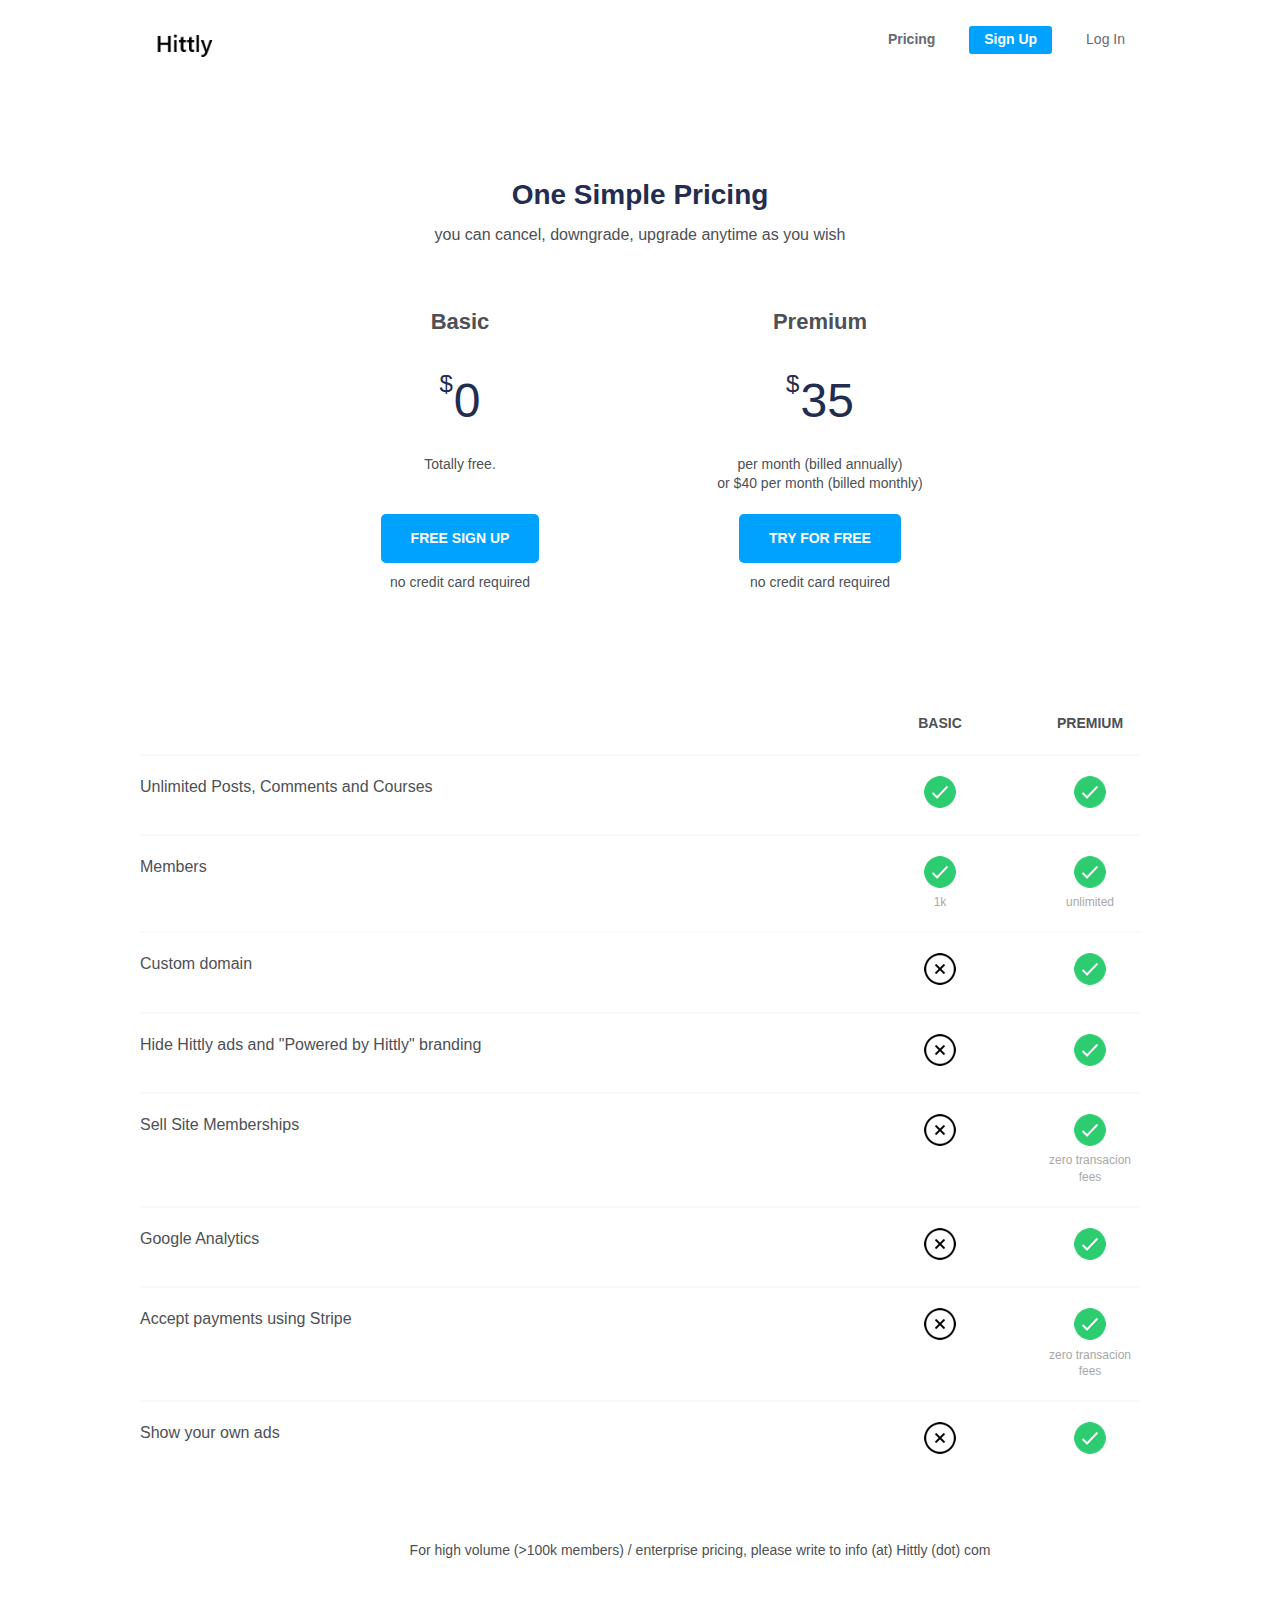
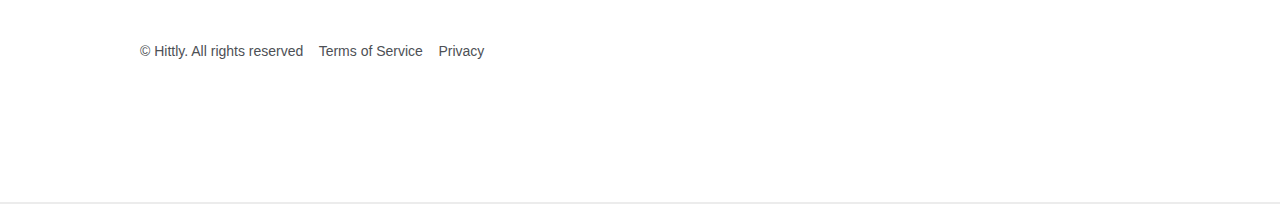
==== commit b18d5bc2: "Add files via upload" ====
--- a/Pages/Pricing.html
+++ b/Pages/Pricing.html
@@ -147,10 +147,9 @@
 <div class="sub-section narrow centered">
 <div class="row adaptive">
 <div class="col1of6">&nbsp;</div>
-<div class="col4of6">
-<p>
-For high volume (>100k members) / enterprise pricing, please write to&nbsp;info (at) Hittly (dot) com
-</p>
+<div class="col5of6">
+<div class="small">For high volume (>100k members) / enterprise pricing, please write to&nbsp;info (at) Hittly (dot) com</div>
+<br /><br /><br />
 </div>
 </div>
 </div>
